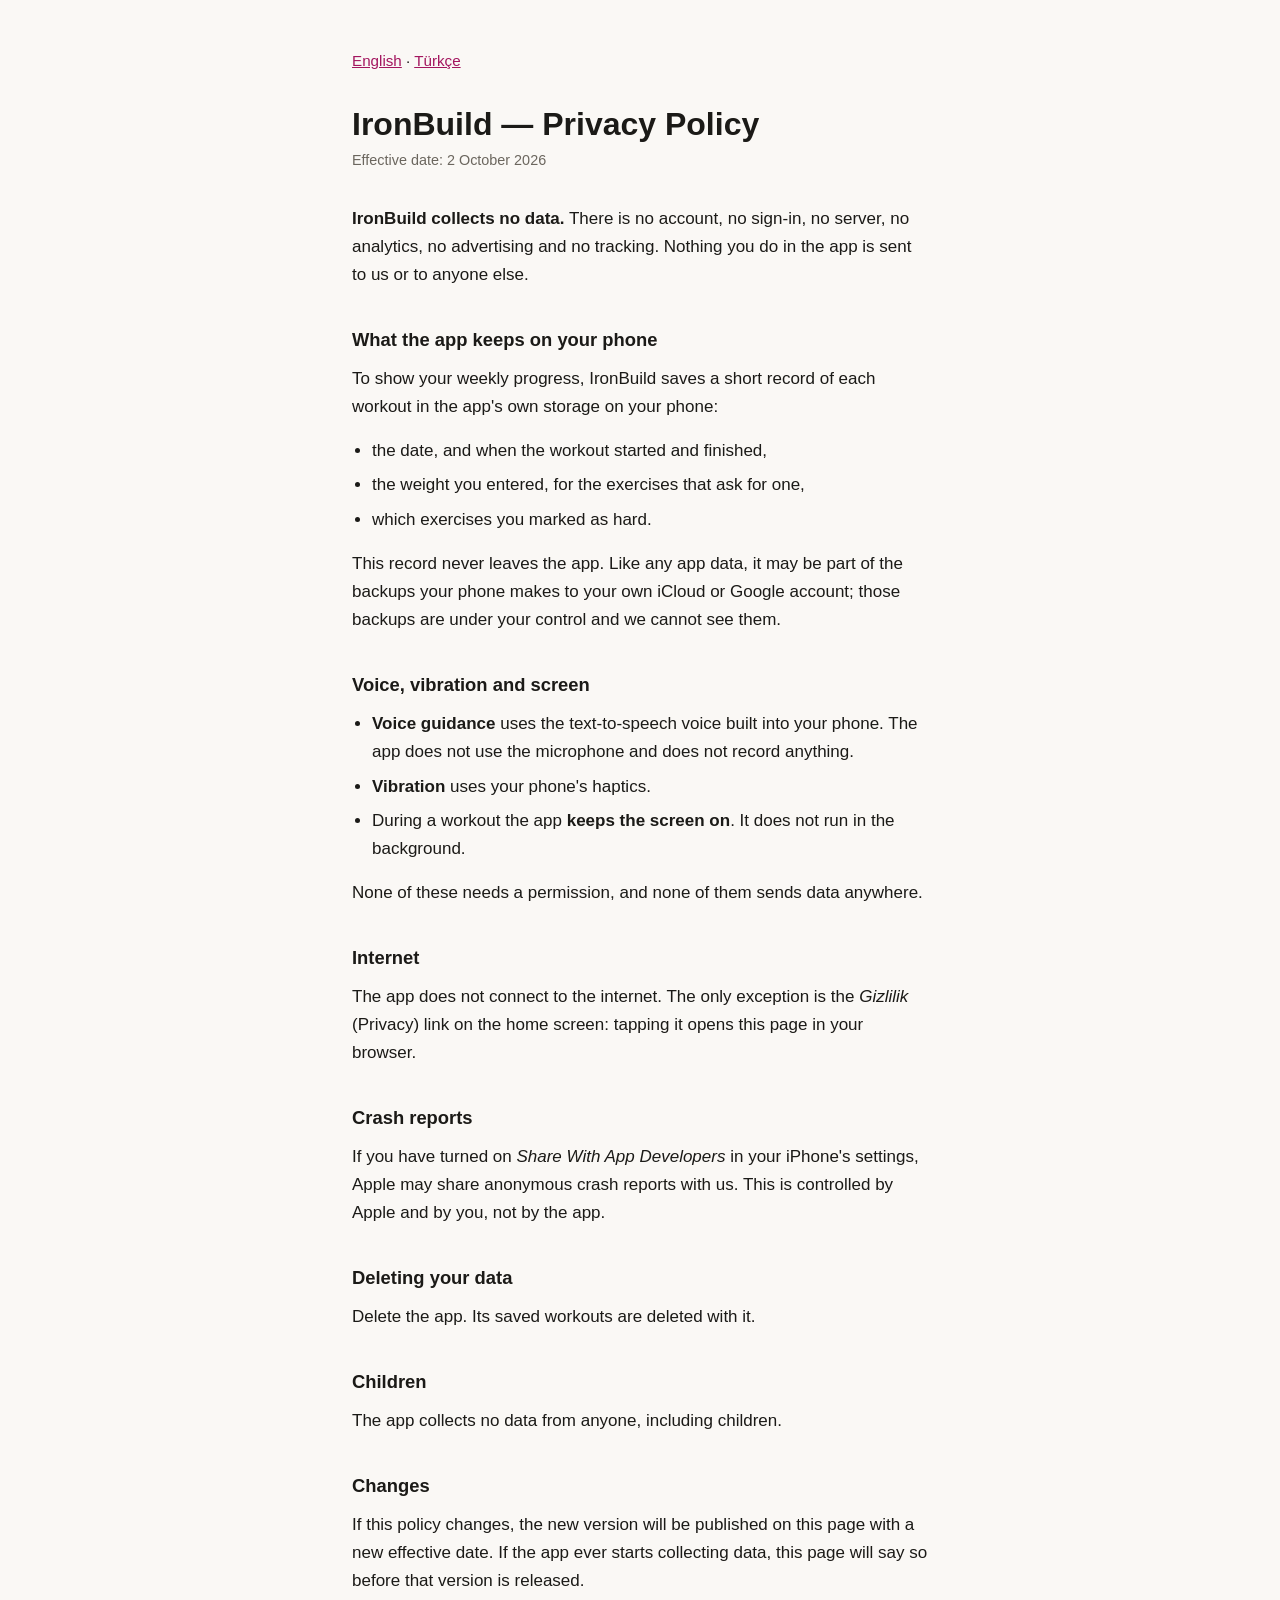
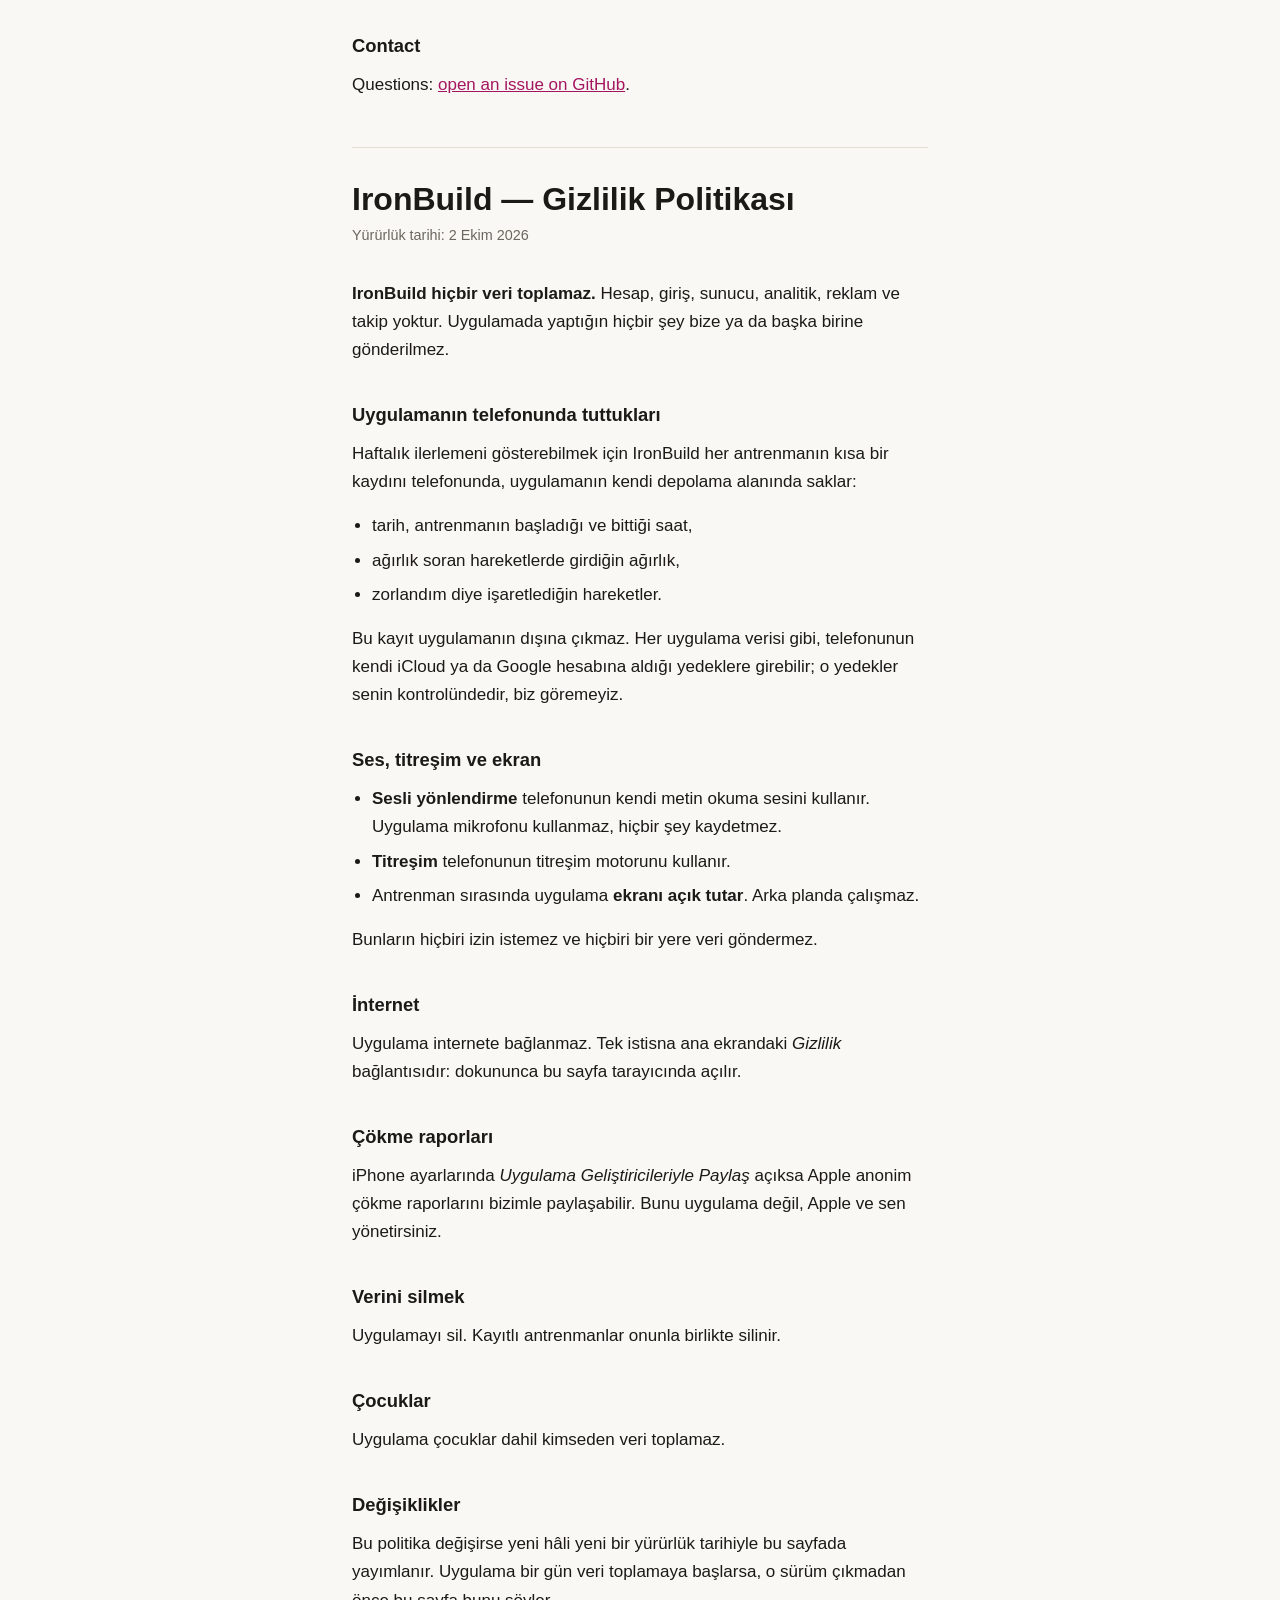
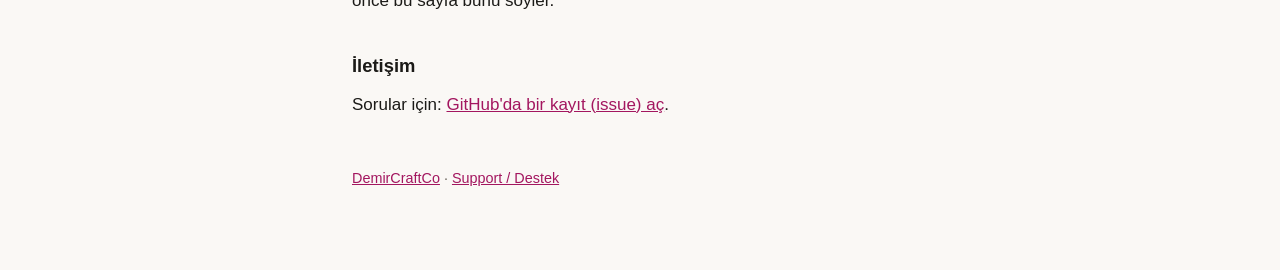
==== ironbuild/privacy/index.html @ bf134c40 "feat: landing, IronBuild privacy and support pages Plain HTML and one local stylesheet, no scripts o" ====
<!doctype html>
<html lang="en">
  <head>
    <meta charset="utf-8" />
    <meta name="viewport" content="width=device-width, initial-scale=1" />
    <title>IronBuild — Privacy Policy / Gizlilik Politikası</title>
    <meta name="description" content="IronBuild collects no data. Everything stays on your phone." />
    <link rel="stylesheet" href="/style.css" />
  </head>
  <body>
    <main>
      <p class="lang"><a href="#en">English</a> · <a href="#tr">Türkçe</a></p>

      <section lang="en" id="en">
        <h1>IronBuild — Privacy Policy</h1>
        <p class="meta">Effective date: 2 October 2026</p>

        <p><strong>IronBuild collects no data.</strong> There is no account, no sign-in, no server,
          no analytics, no advertising and no tracking. Nothing you do in the app is sent to us
          or to anyone else.</p>

        <h2>What the app keeps on your phone</h2>
        <p>To show your weekly progress, IronBuild saves a short record of each workout in the
          app's own storage on your phone:</p>
        <ul>
          <li>the date, and when the workout started and finished,</li>
          <li>the weight you entered, for the exercises that ask for one,</li>
          <li>which exercises you marked as hard.</li>
        </ul>
        <p>This record never leaves the app. Like any app data, it may be part of the backups your
          phone makes to your own iCloud or Google account; those backups are under your control
          and we cannot see them.</p>

        <h2>Voice, vibration and screen</h2>
        <ul>
          <li><strong>Voice guidance</strong> uses the text-to-speech voice built into your phone. The app
            does not use the microphone and does not record anything.</li>
          <li><strong>Vibration</strong> uses your phone's haptics.</li>
          <li>During a workout the app <strong>keeps the screen on</strong>. It does not run in the background.</li>
        </ul>
        <p>None of these needs a permission, and none of them sends data anywhere.</p>

        <h2>Internet</h2>
        <p>The app does not connect to the internet. The only exception is the
          <em>Gizlilik</em> (Privacy) link on the home screen: tapping it opens this page in your
          browser.</p>

        <h2>Crash reports</h2>
        <p>If you have turned on <em>Share With App Developers</em> in your iPhone's settings, Apple
          may share anonymous crash reports with us. This is controlled by Apple and by you, not by
          the app.</p>

        <h2>Deleting your data</h2>
        <p>Delete the app. Its saved workouts are deleted with it.</p>

        <h2>Children</h2>
        <p>The app collects no data from anyone, including children.</p>

        <h2>Changes</h2>
        <p>If this policy changes, the new version will be published on this page with a new
          effective date. If the app ever starts collecting data, this page will say so before
          that version is released.</p>

        <h2>Contact</h2>
        <p>Questions: <a href="https://github.com/demircraftco/demircraftco.github.io/issues">open an issue on GitHub</a>.</p>
      </section>

      <section lang="tr" id="tr">
        <h1>IronBuild — Gizlilik Politikası</h1>
        <p class="meta">Yürürlük tarihi: 2 Ekim 2026</p>

        <p><strong>IronBuild hiçbir veri toplamaz.</strong> Hesap, giriş, sunucu, analitik, reklam
          ve takip yoktur. Uygulamada yaptığın hiçbir şey bize ya da başka birine gönderilmez.</p>

        <h2>Uygulamanın telefonunda tuttukları</h2>
        <p>Haftalık ilerlemeni gösterebilmek için IronBuild her antrenmanın kısa bir kaydını
          telefonunda, uygulamanın kendi depolama alanında saklar:</p>
        <ul>
          <li>tarih, antrenmanın başladığı ve bittiği saat,</li>
          <li>ağırlık soran hareketlerde girdiğin ağırlık,</li>
          <li>zorlandım diye işaretlediğin hareketler.</li>
        </ul>
        <p>Bu kayıt uygulamanın dışına çıkmaz. Her uygulama verisi gibi, telefonunun kendi iCloud ya
          da Google hesabına aldığı yedeklere girebilir; o yedekler senin kontrolündedir, biz
          göremeyiz.</p>

        <h2>Ses, titreşim ve ekran</h2>
        <ul>
          <li><strong>Sesli yönlendirme</strong> telefonunun kendi metin okuma sesini kullanır. Uygulama
            mikrofonu kullanmaz, hiçbir şey kaydetmez.</li>
          <li><strong>Titreşim</strong> telefonunun titreşim motorunu kullanır.</li>
          <li>Antrenman sırasında uygulama <strong>ekranı açık tutar</strong>. Arka planda çalışmaz.</li>
        </ul>
        <p>Bunların hiçbiri izin istemez ve hiçbiri bir yere veri göndermez.</p>

        <h2>İnternet</h2>
        <p>Uygulama internete bağlanmaz. Tek istisna ana ekrandaki <em>Gizlilik</em> bağlantısıdır:
          dokununca bu sayfa tarayıcında açılır.</p>

        <h2>Çökme raporları</h2>
        <p>iPhone ayarlarında <em>Uygulama Geliştiricileriyle Paylaş</em> açıksa Apple anonim çökme
          raporlarını bizimle paylaşabilir. Bunu uygulama değil, Apple ve sen yönetirsiniz.</p>

        <h2>Verini silmek</h2>
        <p>Uygulamayı sil. Kayıtlı antrenmanlar onunla birlikte silinir.</p>

        <h2>Çocuklar</h2>
        <p>Uygulama çocuklar dahil kimseden veri toplamaz.</p>

        <h2>Değişiklikler</h2>
        <p>Bu politika değişirse yeni hâli yeni bir yürürlük tarihiyle bu sayfada yayımlanır.
          Uygulama bir gün veri toplamaya başlarsa, o sürüm çıkmadan önce bu sayfa bunu söyler.</p>

        <h2>İletişim</h2>
        <p>Sorular için: <a href="https://github.com/demircraftco/demircraftco.github.io/issues">GitHub'da bir kayıt (issue) aç</a>.</p>
      </section>

      <footer><a href="/">DemirCraftCo</a> · <a href="/ironbuild/support/">Support / Destek</a></footer>
    </main>
  </body>
</html>
---- style.css ----
:root {
  --bg: #faf8f5;
  --text: #1b1a17;
  --muted: #6b665e;
  --accent: #a3165f;
  --line: #e4ded4;
}
@media (prefers-color-scheme: dark) {
  :root {
    --bg: #0e0a1f;
    --text: #f4f1ff;
    --muted: #a49dd0;
    --accent: #ff3ea5;
    --line: #3a2f73;
  }
}
* { box-sizing: border-box; }
body {
  margin: 0;
  padding: 3rem 1.5rem 5rem;
  background: var(--bg);
  color: var(--text);
  font: 17px/1.65 -apple-system, BlinkMacSystemFont, "Segoe UI", Roboto, "Helvetica Neue", Arial, sans-serif;
  -webkit-text-size-adjust: 100%;
}
main { max-width: 36rem; margin: 0 auto; }
h1 { font-size: 2rem; line-height: 1.2; margin: 0 0 0.35rem; }
h2 { font-size: 1.15rem; margin: 2.25rem 0 0.6rem; }
p { margin: 0 0 1rem; }
ul { margin: 0 0 1rem; padding-left: 1.25rem; }
li { margin-bottom: 0.4rem; }
a { color: var(--accent); }
.meta { color: var(--muted); font-size: 0.9rem; margin: 0 0 2rem; }
.lang { font-size: 0.95rem; margin: 0 0 2rem; }
section + section { border-top: 1px solid var(--line); margin-top: 3rem; padding-top: 2rem; }
footer { color: var(--muted); font-size: 0.9rem; margin-top: 3rem; }
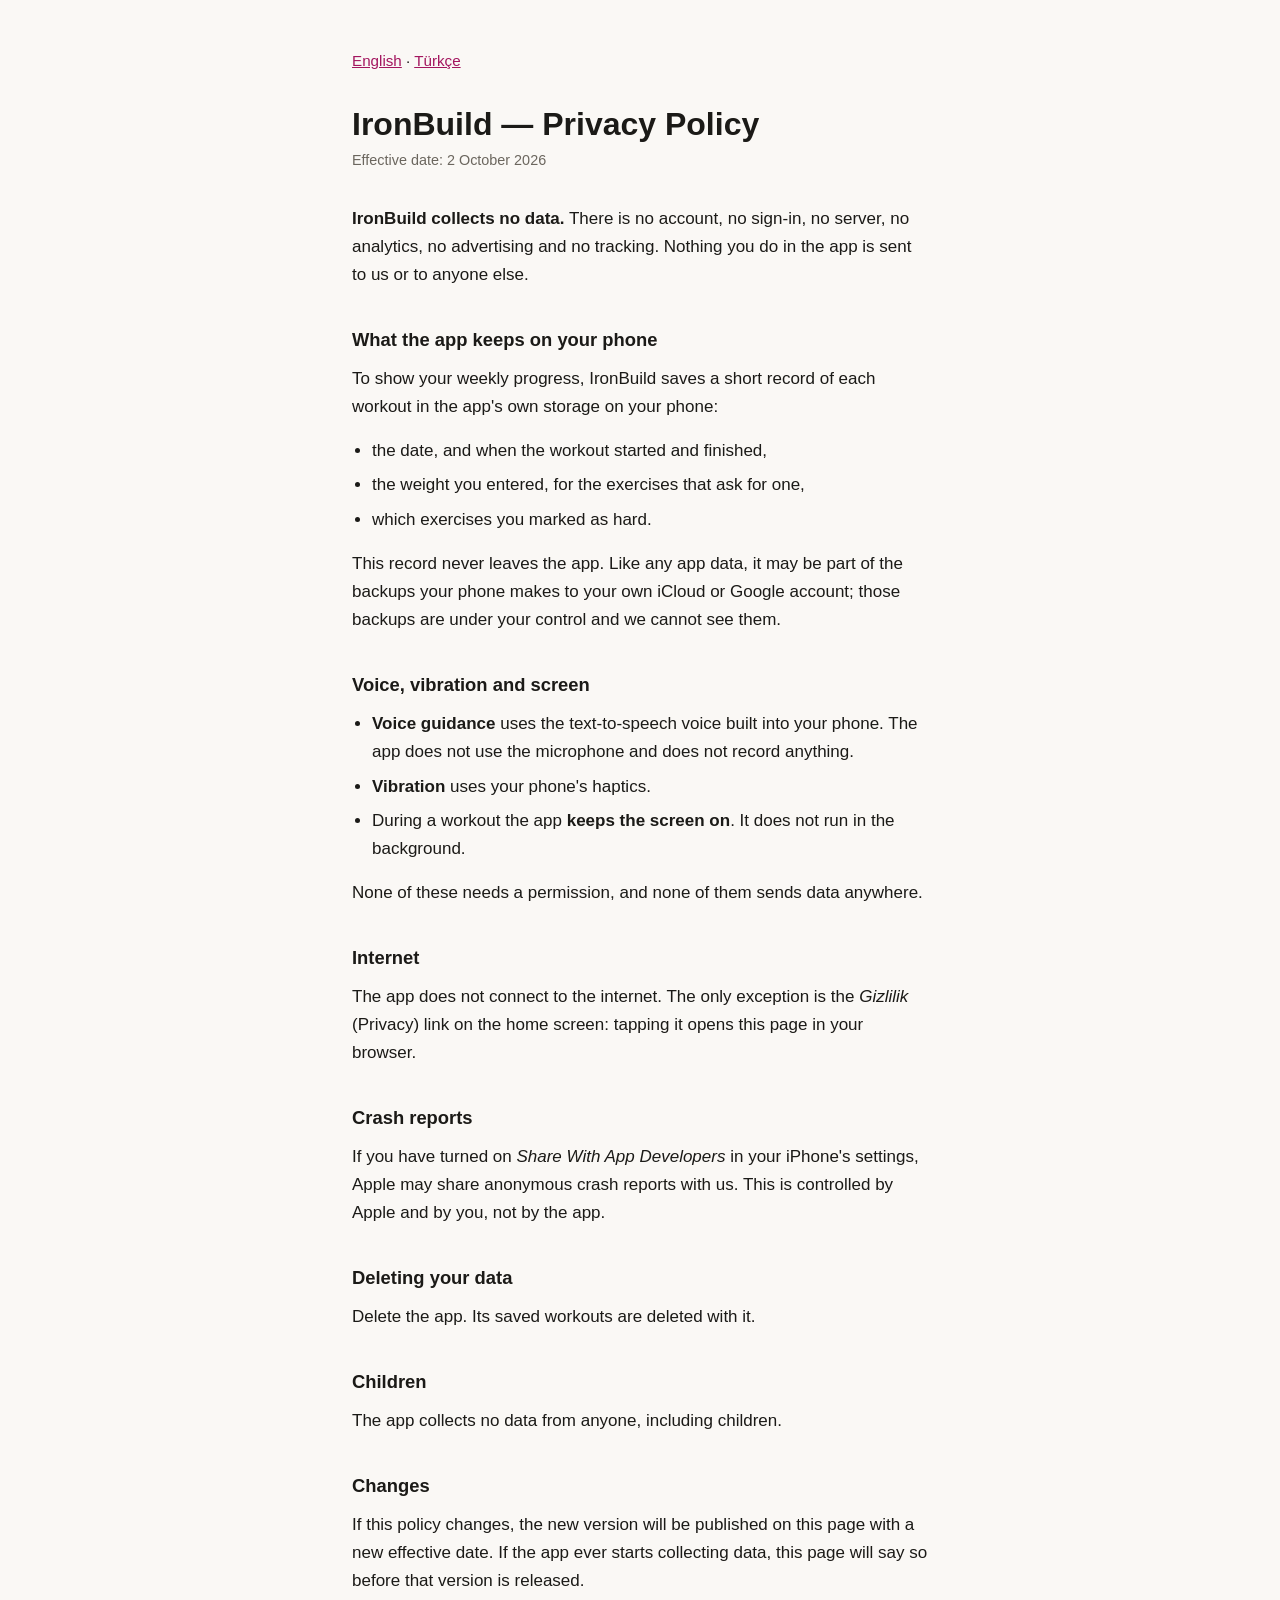
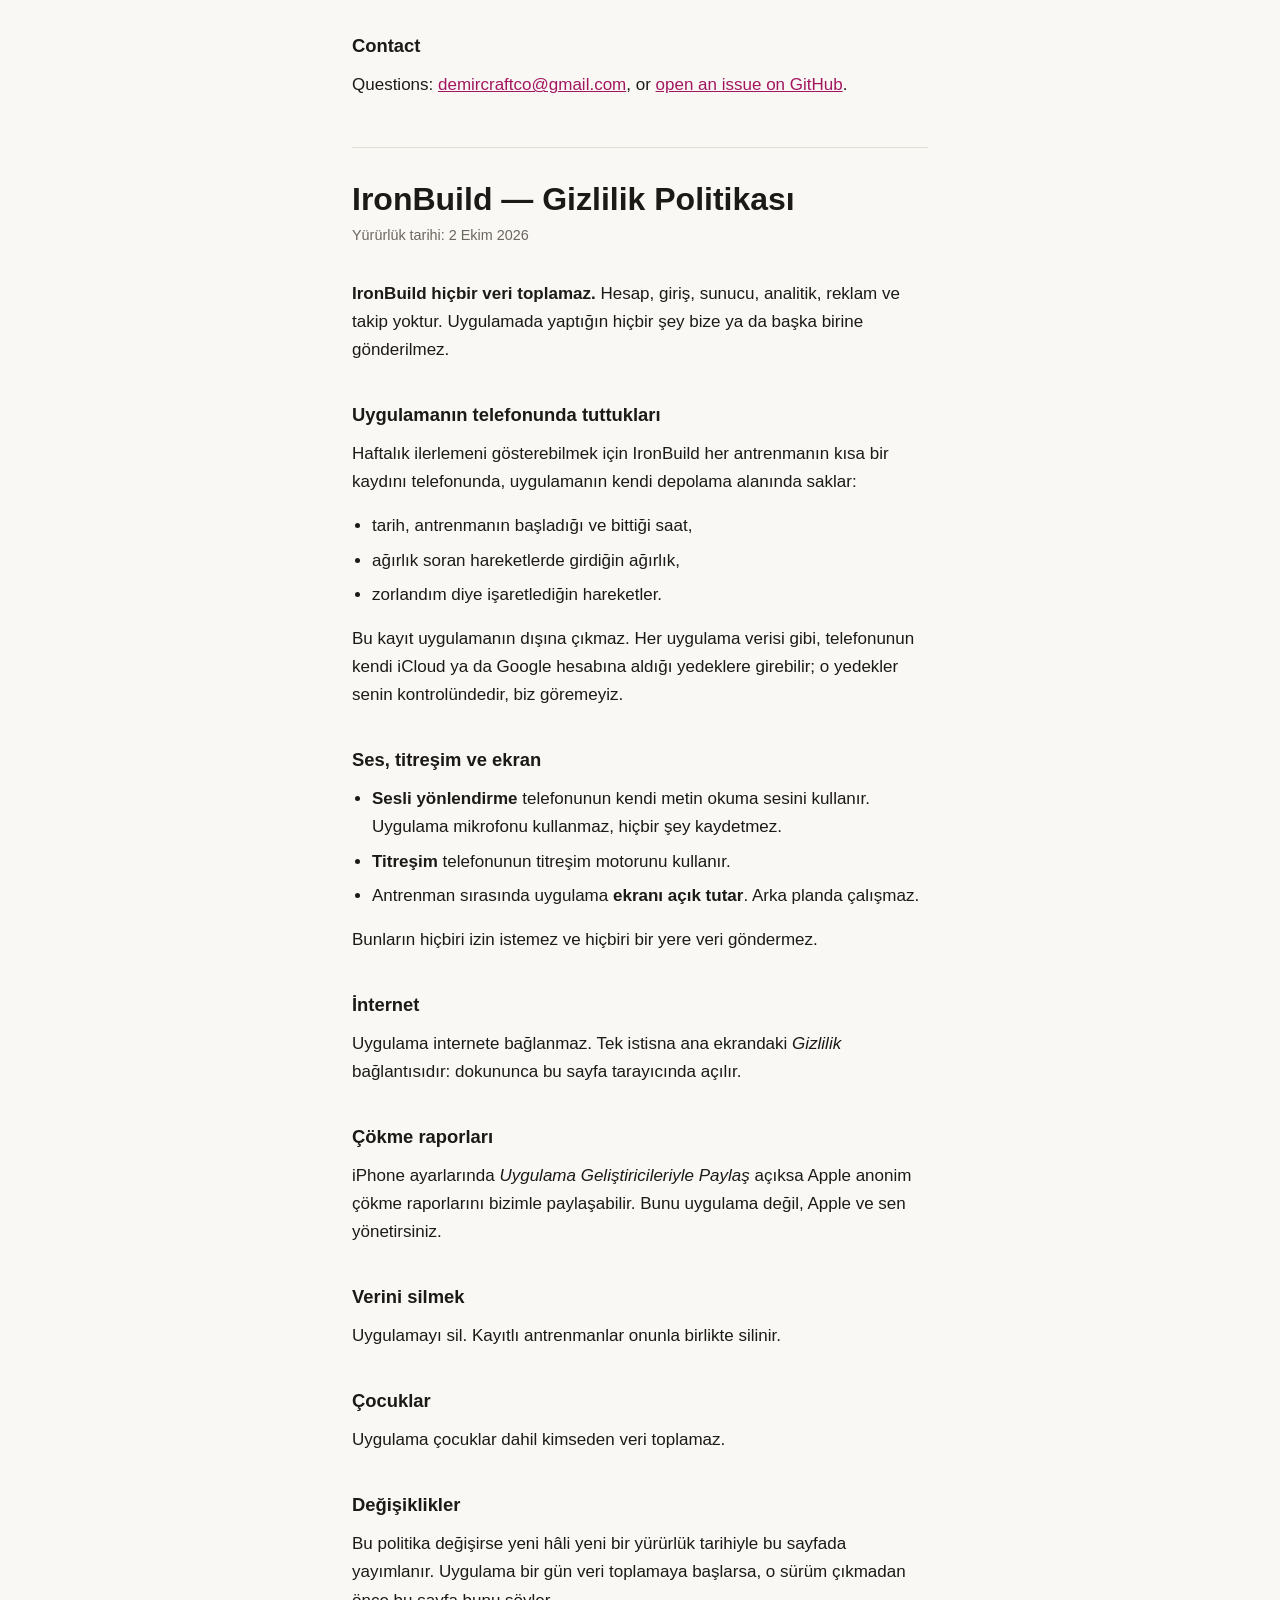
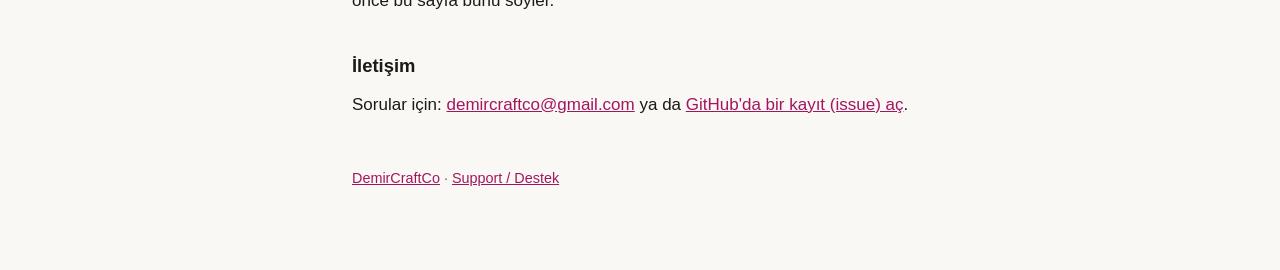
==== commit e1cf73da: "Support e-mail demircraftco@gmail.com on IronBuild pages Co-Authored-By: Claude Opus 5.5 <noreply@an" ====
--- a/ironbuild/privacy/index.html
+++ b/ironbuild/privacy/index.html
@@ -62,7 +62,8 @@
           that version is released.</p>
 
         <h2>Contact</h2>
-        <p>Questions: <a href="https://github.com/demircraftco/demircraftco.github.io/issues">open an issue on GitHub</a>.</p>
+        <p>Questions: <a href="mailto:demircraftco@gmail.com">demircraftco@gmail.com</a>, or
+          <a href="https://github.com/demircraftco/demircraftco.github.io/issues">open an issue on GitHub</a>.</p>
       </section>
 
       <section lang="tr" id="tr">
@@ -112,7 +113,8 @@
           Uygulama bir gün veri toplamaya başlarsa, o sürüm çıkmadan önce bu sayfa bunu söyler.</p>
 
         <h2>İletişim</h2>
-        <p>Sorular için: <a href="https://github.com/demircraftco/demircraftco.github.io/issues">GitHub'da bir kayıt (issue) aç</a>.</p>
+        <p>Sorular için: <a href="mailto:demircraftco@gmail.com">demircraftco@gmail.com</a> ya da
+          <a href="https://github.com/demircraftco/demircraftco.github.io/issues">GitHub'da bir kayıt (issue) aç</a>.</p>
       </section>
 
       <footer><a href="/">DemirCraftCo</a> · <a href="/ironbuild/support/">Support / Destek</a></footer>
